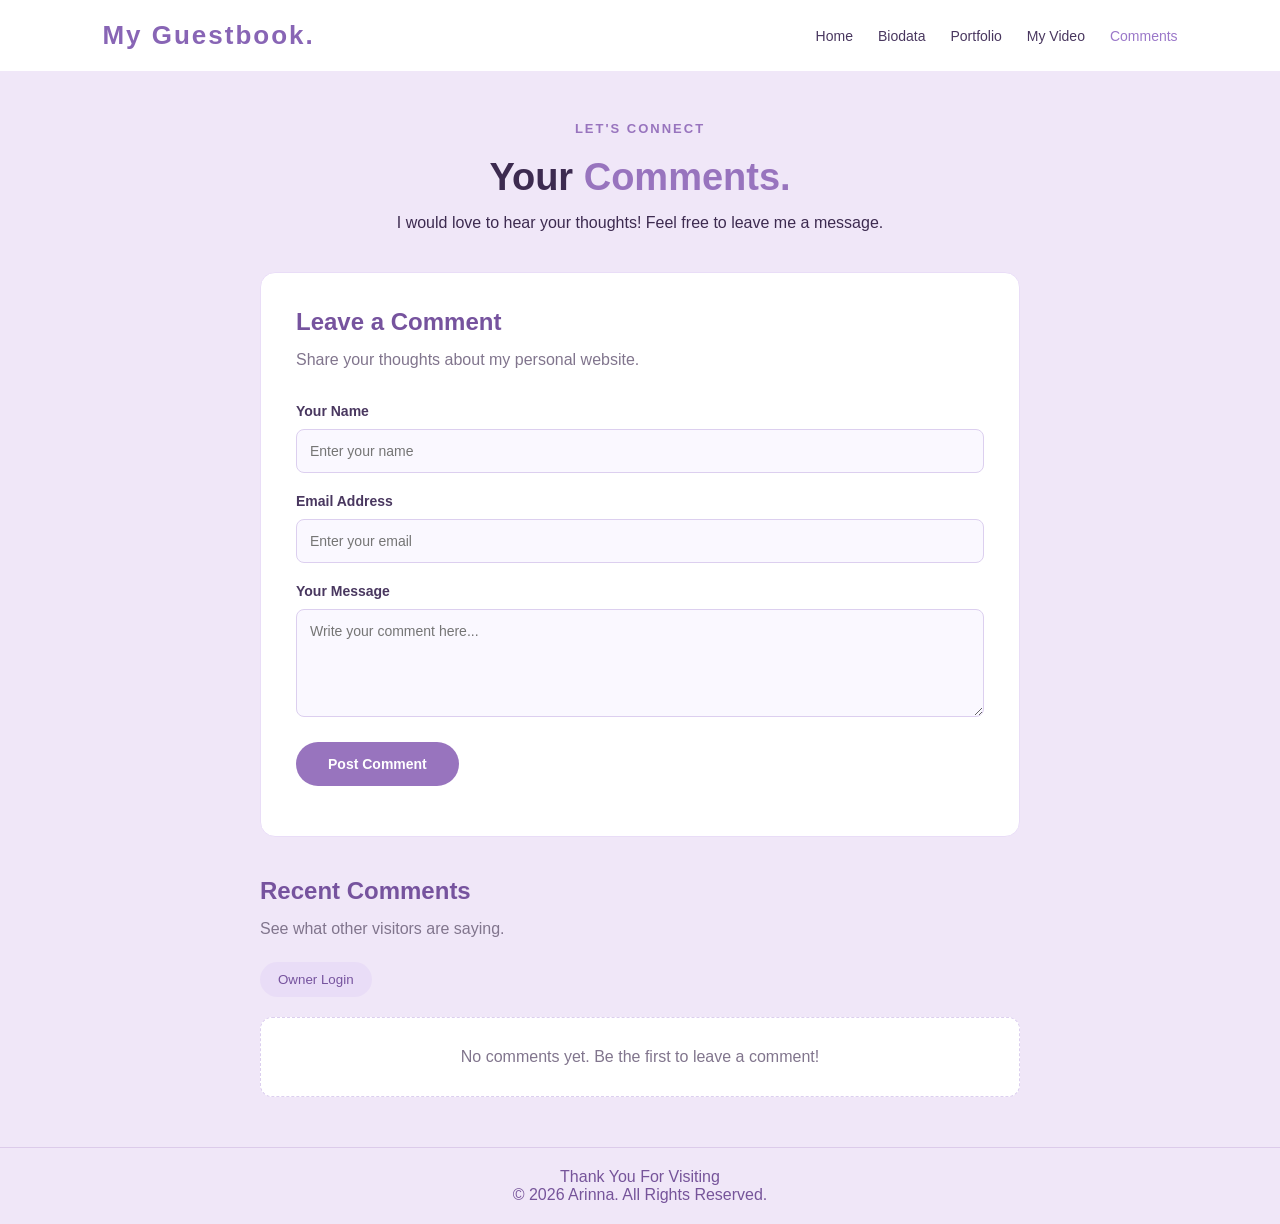
==== comments.html @ bef5cb06 "Add files via upload" ====
<!DOCTYPE html>
<html lang="en">

<head>
    <meta charset="UTF-8">
    <meta name="viewport" content="width=device-width, initial-scale=1.0">

    <title>Your Comments | Arinna</title>

    <link rel="stylesheet" href="style.css">
</head>

<body>

    <!-- Navigation Bar -->
    <header>
        <nav class="navbar">

            <h2 class="logo">My Guestbook.</h2>

            <ul class="nav-links">
                <li><a href="index.html">Home</a></li>
                <li><a href="biodata.html">Biodata</a></li>
                <li><a href="portfolio.html">Portfolio</a></li>
                <li><a href="video.html">My Video</a></li>
                <li><a href="comments.html" class="active">Comments</a></li>
            </ul>

        </nav>
    </header>


    <!-- Main Comments Page -->
    <main class="comments-page">

        <!-- Page Heading -->
        <section class="page-heading">

            <p class="welcome">LET'S CONNECT</p>

            <h1>Your <span>Comments.</span></h1>

            <p>
                I would love to hear your thoughts!
                Feel free to leave me a message.
            </p>

        </section>


        <!-- Comment Form -->
        <section class="comment-container">

            <h2>Leave a Comment</h2>

            <p class="form-description">
                Share your thoughts about my personal website.
            </p>

            <form id="commentForm">

                <label for="name">Your Name</label>

                <input
                    type="text"
                    id="name"
                    placeholder="Enter your name"
                    required
                >

                <label for="email">Email Address</label>

                <input
                    type="email"
                    id="email"
                    placeholder="Enter your email"
                    required
                >

                <label for="message">Your Message</label>

                <textarea
                    id="message"
                    rows="5"
                    placeholder="Write your comment here..."
                    required
                ></textarea>

                <button type="submit" class="btn">
                    Post Comment
                </button>

            </form>

            <p id="form-response"></p>

        </section>


        <!-- Recent Comments -->
        <section class="comments-section">

            <h2>Recent Comments</h2>

            <p class="form-description">
                See what other visitors are saying.
            </p>

            <!-- Owner Controls -->
            <div class="owner-controls">

                <button type="button" id="ownerLogin"
                        class="owner-btn">
                    Owner Login
                </button>

                <button type="button" id="ownerLogout"
                        class="owner-btn" hidden>
                    Exit Owner Mode
                </button>

                <span id="ownerStatus"></span>

            </div>

            <!-- Comments Display -->
            <div id="commentsList"></div>

        </section>

    </main>


    <!-- Footer -->
   <!-- Footer -->
    <footer class="video-footer">

        <div>
            <p>Thank You For Visiting</p>

        </div>

        <div>
            <p>© 2026 Arinna. All Rights Reserved.</p>
        </div>

    </footer>


    <!-- JavaScript -->
    <script src="script.js"></script>

</body>
</html>
---- style.css ----
/* GENERAL SETTINGS */
* {
    margin: 0;
    padding: 0;
    box-sizing: border-box;
    font-family: Arial, sans-serif;
}

body {
    margin: 0;
    font-family: Arial, sans-serif;
    background-color: #F0E7F8;
    color: #3D2B50;
}


/* NAVIGATION BAR */
header {
    background-color: white;
    padding: 20px 8%;
}

.navbar {
    display: flex;
    justify-content: space-between;
    align-items: center;
}

.logo {
    color: #8865B5;
    font-size: 26px;
    letter-spacing: 2px;
}

.nav-links {
    display: flex;
    list-style: none;
    gap: 25px;
}

.nav-links a {
    text-decoration: none;
    color: #49375F;
    font-size: 14px;
    transition: 0.3s;
}

.nav-links a:hover,
.nav-links a.active {
    color: #9B78C9;
}


/* HOMEPAGE */
.home {
    background-color: #F0E7F8;
    min-height: 580px;
    display: flex;
    align-items: center;
    justify-content: space-between;
    padding: 60px 10%;
    gap: 50px;
    overflow: hidden;
}

/* WELCOME TEXT */
.welcome {
    color: #9874BE;
    font-size: 13px;
    letter-spacing: 2px;
    margin-bottom: 20px;
}

/* MAIN TAGLINE */
.hero-tagline {
    font-size: 52px;
    line-height: 1.2;
    color: #49375F;
    margin-bottom: 30px;
}

.hero-tagline span {
    color: #9874BE;
}

/* INTRODUCTION HEADING */
.intro-title {
    font-size: 25px;
    color: #76539E;
    margin-bottom: 12px;
}

/* INTRODUCTON PARAGRAPH */
.intro-text {
    max-width: 530px;
    line-height: 1.9;
    color: #6F647C;
    margin-bottom: 25px;
}


/* IMAGE CONTAINER */
.home-image {
    position: relative;
    width: 300px;
    flex-shrink: 0;
    overflow: visible;
}

/* PROFILE PICTURE */
.home-image img {
    display: block;
    width: 100%;
    aspect-ratio: 3 / 4;
    height: auto;
    object-fit: cover;
    object-position: center;

    border: 6px solid #E8D9F5;
    border-radius: 28px;

    position: relative;
    z-index: 2;
}

/* BUBBLES BEHIND THE PICTURE */
.home-image .floating-circle {
    position: absolute;
    border-radius: 50%;
    background-color: #DFC9F1;
    z-index: 1;
    pointer-events: none;
}
/* TOP RIGHT BUBBLE */
.home-image .circle-one {
    width: 85px;
    height: 85px;
    top: -45px;
    right: -50px;

    animation: floating 3s ease-in-out infinite;
}

/* BOTTOM LEFT BUBBLE */
.home-image .circle-two {
    width: 90px;
    height: 90px;
    bottom:-35px;
    left: -80px;

    animation: floating 4s ease-in-out infinite;
}

@keyframes floating {
    0%, 100% {
        transform: translateY(0);
    }

    50% {
        transform: translateY(-20px);
    }
}

@media (max-width: 768px) {
    .floating-circle {
        width: 55px;
        height: 55px;
        right: 15px;
        top: 20px;
    }
}

/* ABOUT ME SECTION */
.about-preview {
    background-color: #E2D1F0;
    padding: 65px 20px;
    text-align: center;
    margin-top: 0;
}

.about-preview h2 {
    color: #49375F;
    font-size: 28px;
    margin-bottom: 18px;
}

.about-preview p {
    max-width: 650px;
    margin: 0 auto 20px;
    color: #6F647C;
    line-height: 1.8;
}

.about-preview .text-link {
    color: #8055A5;
    font-weight: bold;
    text-decoration: none;
}

.about-preview .text-link:hover {
    color: #49375F;
}

/* FOOTER */
.home-footer {
    width: 100%;
    background-color: #E2D1F0;
    color: #76549A;
    text-align: center;
    padding: 25px 0;
    margin: 0;
    box-sizing: border-box;
}

.home-footer p {
    margin: 0;
    padding: 0;
}

/* MOBILE RESPONSIVE */
@media (max-width: 768px) {

    .home {
        flex-direction: column-reverse;
        text-align: center;
        padding: 45px 7%;
        gap: 40px;
    }

    .hero-tagline {
        font-size: 36px;
    }

    .intro-title {
        font-size: 22px;
    }

    .home-image {
        width: 230px;
        height: 290px;
    }

    .intro-text {
        margin-left: auto;
        margin-right: auto;
    }

}
.btn {
    display: inline-block;
    background-color: #9874BE;
    color: white;
    padding: 14px 32px;
    border-radius: 30px;
    text-decoration: none;
    font-size: 16px;
    font-weight: bold;
    margin-top: 18px;

    transition: 0.3s ease;
}

.btn:hover {
    background-color: #76539E;
    transform: translateY(-3px);
    box-shadow: 0 5px 15px rgba(118, 83, 158, 0.25);
}

/* BIODATA PAGE */
.biodata-page {
    background-color: #F0E7F8;
    padding: 50px 10%;
}

/* PAGE HEADING */
.page-heading {
    text-align: center;
    margin-bottom: 35px;
}

.page-heading h1 {
    font-size: 38px;
    color: #39294F;
    margin: 10px 0;
}

.page-heading h1 span {
    color: #9B78C5;
}

/* PROFILE INTRODUCTION */
.bio-profile {
    display: flex;
    align-items: center;
    gap: 30px;
    background-color: white;
    padding: 25px;
    border-radius: 18px;
    margin-bottom: 25px;
}

.bio-profile img {
    width: 120px;
    aspect-ratio: 3 / 4;
    object-fit: cover;
    border-radius: 15px;
}

.profile-info h2 {
    color: #79549F;
    margin-bottom: 10px;
}

.profile-info p {
    margin: 7px 0;
    color: #71657D;
}

/* TWO-COLUMN GRID */
.bio-grid {
    display: grid;
    grid-template-columns: 1fr 1fr;
    gap: 20px;
    margin-bottom: 25px;
}

/* CONTENT CARDS */
.bio-card {
    background-color: white;
    padding: 25px;
    border-radius: 18px;
    box-shadow: 0 4px 15px rgba(80, 50, 100, 0.05);
}

.bio-card h2 {
    color: #79549F;
    text-align: left;
    margin-top: 0;
    margin-bottom: 18px;;
}

.bio-card h3 {
    color: #39294F;
    margin-bottom: 10px;
}

.bio-card p,
.bio-card li {
    color: #71657D;
    margin-bottom: 10px;
    line-height: 1.5;
}

.bio-card ul {
    padding-left: 20px;
}

/* EDUCATION BACKGROUND */
.education-item {
    padding-left: 18px;
    border-left: 3px solid #DCC5EF;
    margin-top: 22px;
    margin-bottom: 22px;
}

.education-item h3 {
    color: #3D2B50;
    font-size: 18px;
    margin-bottom: 6px;
}

.education-year {
    display: inline-block;
    color: #946BB7;
    font-size: 14px;
    font-weight: bold;
    margin-bottom: 10px;
}

.education-item p {
    color: #71657D;
    font-size: 15px;
    line-height: 1.6;
    margin: 0;
}

/* TIMETABLE */
.timetable-section {
    margin-top: 25px;
}

.timetable-intro {
    color: #71657D;
    margin-bottom: 20px;
}

.schedule-container {
    width: 100%;
    overflow-x: auto;
}

.schedule {
    min-width: 850px;
    background-color: #FCFAFF;
    border-radius: 12px;
    padding: 15px;
}

/* TIME HEADER */
.schedule-header {
    display: grid;
    grid-template-columns: 100px repeat(10, minmax(65px, 1fr));
    align-items: center;
    text-align: center;
    color: #79549F;
    font-size: 13px;
    font-weight: bold;
    padding-bottom: 15px;
    border-bottom: 1px solid #E8DDF0;
}

/* EACH DAY */
.schedule-row {
    display: grid;
    grid-template-columns: 100px repeat(10, minmax(65px, 1fr));
    align-items: center;
    min-height: 55px;
    border-bottom: 1px solid #EEE7F4;
    gap: 5px;
    padding: 4px 0;
}

/* DAY NAME */
.day {
    font-weight: bold;
    color: #49345E;
    font-size: 14px;
}

/* ACTIVITY BLOCKS */
.event {
    padding: 7px 5px;
    border-radius: 10px;
    text-align: center;
    font-size: 12px;
    line-height: 1.5;
}

/* CLASS ACTIVITIES */
.class-event {
    background-color: #E6D6F3;
    color: #563D72;
    border: 1px solid #D4BCE8;
}

/* ASSIGNMENTS AND REVISION */
.study-event {
    background-color: #F1E8F8;
    color: #79549F;
    border: 1px solid #E0D0EE;
}

/* FULL DAY ACTIVITIES */
.full-event {
    grid-column: 2 / 12;
}


/* SOCIAL LINKS */
.contact-section {
    text-align: center;
    margin-top: 25px;
}

.social-links {
    display: flex;
    justify-content: center;
    flex-wrap: wrap;
    gap: 15px;
    margin-top: 20px;
}

.social-links a {
    text-decoration: none;
    color: white;
    background-color: #9B78C5;
    padding: 10px 22px;
    border-radius: 25px;
}

.social-links a:hover {
    background-color: #79549F;
}

/*BIODATA FOOTER */
.site-footer {
    width: 100%;
    background-color: #eee5f7;
    padding: 35px 20px 15px;
    text-align: center;
    margin-top: 35px;
    border-top: 1px solid #dfd0ed;
}

.site-footer h2 {
    color: #8056a8;
    margin-bottom: 12px;
}

.site-footer p {
    color: #756783;
    margin-bottom: 20px;
}

.social-links {
    display: flex;
    justify-content: center;
    gap: 15px;
    flex-wrap: wrap;
}

.social-links a {
    background-color: #704a9c;;
    color: white;
    text-decoration: none;
    padding: 10px 24px;
    border-radius: 25px;
    transform: translateY(-3px);
}

.social-links a:hover {
    background-color: #704a9c;
    transform: translateY(-3px);
}

.footer-bottom {
    border-top: 1px solid #d8c6e9;
    margin-top: 25px;
    padding-top: 15px;
}

.footer-bottom p {
    margin: 0;
    font-size: 13px;
}


/* MOBILE RESPONSIVE */
@media (max-width: 768px) {

    .biodata-page {
        padding: 35px 5%;
    }

    .bio-grid {
        grid-template-columns: 1fr;
    }

    .bio-profile {
        flex-direction: column;
        text-align: center;
    }

    .bio-profile img {
        width: 130px;
    }

    .page-heading h1 {
        font-size: 30px;
    }
}

/*PORTFOLIO PAGE*/
.portfolio-container {
    width: 88%;
    max-width: 1000px;
    margin: 45px auto;
    box-sizing: border-box;
}
html, body {
    width: 100%;
    max-width: 100%;
    overflow-x: hidden;
}

* {
    box-sizing: border-box;
}

/* MAIN HEADING */
.portfolio-heading {
    text-align: center;
    margin-bottom: 55px;
}

.portfolio-heading h1 {
    font-size: 40px;
    color: #3D2B50;
    margin: 15px 0;
}

.portfolio-heading h1 span {
    color: #9874BE;
}

/* SECTION HEADING */
.creation-section > h2 {
    color: #76549A;
    font-size: 30px;
    margin-bottom: 8px;
}

.creation-section > p {
    color: #76677F;
    margin-bottom: 30px;
}

/* PROJECT CARDS */
.project {
    background-color: white;
    width: 100%;
    max-width: 100%;
    padding: 22px;
    margin: 25px 0;
    border-radius: 18px;
    box-sizing: border-box;
}

.project h3 {
    color: #76549A;
    font-size: 21px;
    margin-bottom: 10px;
}

.project p {
    color: #665B70;
    line-height: 1.6;
    margin-bottom: 18px;
}
/* PORTFOLIO FOOTER */
.portfolio-footer {
    width: 100%;
    background-color:#eee5f7;
    padding: 22px 15px;
    text-align: center;
    box-sizing: border-box;
    margin-top: 35px;
}

.portfolio-footer p {
    color: #76549A;
    font-size: 15px;
    margin: 0;
}

/* IMAGE GRID */
.image-gallery {
    display: grid;
    grid-template-columns: repeat(3, minmax(0, 1fr));
    gap: 15px;
    width: 100%;
}

.image-gallery img {
    width: 100%;
    height: 170px;
    object-fit: cover;
    border-radius: 10px;
    cursor: pointer;
}

.image-gallery img:hover {
    transform: scale(1.03);
}

/* IMAGE LIGHTBOX */
.lightbox {
    display: none;
    position: fixed;
    z-index: 9999;
    top: 0;
    left: 0;
    width: 100%;
    height: 100vh;

    background-color: rgba(25, 15, 35, 0.92);

    justify-content: center;
    align-items: center;
}

/* ENLARGED IMAGE */
.lightbox img {
    display: block;
    max-width: 75%;
    max-height: 75vh;
    width: auto;
    height: auto;
    object-fit: contain;
    margin: auto;
    border-radius: 10px;
}

/* IMAGE CAPTION */
.lightbox p {
    position: absolute;
    bottom: 20px;
    left: 50%;
    transform: translateX(-50%);

    color: white;
    font-size: 16px;
    text-align: center;
    width: 80%;
}

/* CLOSE BUTTON */
.close-lightbox {
    position: absolute;
    top: 20px;
    right: 35px;
    color: white;
    font-size: 40px;
    cursor: pointer;
}

/* PREVIOUS AND NEXT BUTTONS */
.prev-button,
.next-button {
    position: absolute;
    top: 50%;
    transform: translateY(-50%);

    background-color: rgba(255, 255, 255, 0.2);
    color: white;
    border: none;
    font-size: 30px;
    padding: 15px;
    cursor: pointer;
    border-radius: 8px;
}

.prev-button {
    left: 25px;
}

.next-button {
    right: 25px;
}


/* MOBILE RESPONSIVE */
@media screen and (max-width: 700px) {

    .image-gallery {
        grid-template-columns: repeat(2, 1fr);
    }

    .portfolio-heading h1 {
        font-size: 30px;
    }

    .project {
        padding: 18px;
    }

}

@media screen and (max-width: 450px) {

    .image-gallery {
        grid-template-columns: 1fr;
    }

    .image-gallery img {
        height: auto;
    }

}

/* VIDEO PAGE */
.video-page {
    width: 90%;
    max-width: 1100px;
    margin: 50px auto;
    box-sizing: border-box;
}

/* PAGE HEADING */
.page-heading {
    text-align: center;
    margin-bottom: 40px;
}

.page-heading .welcome {
    color: #9874BE;
    letter-spacing: 2px;
    font-weight: 600;
}

.page-heading h1 {
    font-size: 38px;
    color: #3D2B50;
    margin: 15px 0;
}

.page-heading h1 span {
    color: #9874BE;
}

/* VIDEO CARDS */
.video-container {
    width: 100%;
    max-width: 1050px;
    margin: 40px auto;
    display: grid;
    grid-template-columns: repeat(2, minmax(0, 1fr));
    align-items: stretch;
    gap: 25px;
}

.video-card {
    background-color: white;
    padding: 18px;
    border-radius: 18px;
    box-sizing: border-box;
    min-width: 0;
    box-shadow: 0 5px 18px rgba(61, 43, 80, 0.06);
}

.video-box {
    width: 100%;
    aspect-ratio: 16 / 9;
    overflow: hidden;
    border-radius: 12px;
    background-color: #3D2B50;
}

.video-box video {
    width: 100%;
    height: 100%;
    display: block;
    object-fit: contain;
}

.video-description {
    padding: 5px 2px;
}

.video-description h2 {
    color: #76549A;
    font-size: 20px;
    margin: 15px 0 10px;
}

.video-description p {
    color: #665B70;
    font-size: 15px;
    line-height: 1.7;
    margin: 0;
}

/* VIDEO PAGE FOOTER */
.video-footer {
    width: 100%;
    max-width: 100%;
    box-sizing: border-box;
    margin: 0;
    padding: 20px;
    background-color: #F0E7F8;
    border-top: 1px solid #DCCBEA;
    text-align: center;
}

.video-footer p {
    color: #76549A;
    margin: 0;
    font-size: 16px;
}

/* MOBILE RESPONSIVE */
@media screen and (max-width: 700px) {
    .video-container {
        grid-template-columns: 1fr;
    }

    .video-page {
        width: 92%;
    }

    .page-heading h1 {
        font-size: 30px;
    }

    .video-footer .footer-socials {
        flex-wrap: wrap;
    }
}

/* COMMENTS PAGE */
.comments-page {
    max-width: 800px;
    margin: 0 auto;
    padding: 50px 20px;
}

/* COMMENT FORM */
.comment-container {
    background-color: white;
    padding: 35px;
    border-radius: 15px;
    border: 1px solid #E9DDF7;
    margin-bottom: 40px;
}

.comment-container h2,
.comments-section h2 {
    color: #76539E;
    font-size: 24px;
    margin-bottom: 10px;
}

.form-description {
    color: #81758D;
    line-height: 1.7;
    margin-bottom: 20px;
}


/* FORM LAYOUT */
.comment-container form {
    display: flex;
    flex-direction: column;
    gap: 10px;
}

.comment-container label {
    color: #49375F;
    font-weight: bold;
    font-size: 14px;
    margin-top: 10px;
}

.comment-container input,
.comment-container textarea {
    width: 100%;
    padding: 13px;
    border: 1px solid #DCCFEF;
    border-radius: 8px;
    background-color: #FAF8FF;
    font-size: 14px;
    outline: none;
}

.comment-container input:focus,
.comment-container textarea:focus {
    border-color: #9874BE;
}

.comment-container textarea {
    resize: vertical;
}


/* SUBMIT BUTTON */
.comment-container .btn {
    border: none;
    cursor: pointer;
    align-self: flex-start;
    margin-top: 15px;
    font-size: 14px;
}

#form-response {
    margin-top: 15px;
    color: #76539E;
    font-weight: bold;
}


/* RECENT COMMENTS */
.comments-section {
    margin-top: 30px;
}

.owner-controls {
    display: flex;
    align-items: center;
    flex-wrap: wrap;
    gap: 12px;
    margin: 20px 0;
}

.owner-btn {
    background-color: #E9DDF7;
    color: #76539E;
    border: none;
    border-radius: 20px;
    padding: 10px 18px;
    cursor: pointer;
}

.owner-btn:hover {
    background-color: #DCCFEF;
}

#ownerStatus {
    color: #76539E;
    font-size: 13px;
}


/* INDIVIDUAL COMMENT CARD */
.comment-card {
    background-color: white;
    border: 1px solid #E9DDF7;
    border-radius: 12px;
    padding: 22px;
    margin-bottom: 18px;
}

.comment-header {
    display: flex;
    justify-content: space-between;
    align-items: center;
    margin-bottom: 12px;
    gap: 10px;
}

.comment-name {
    color: #76539E;
    font-weight: bold;
}

.comment-date {
    color: #9A8DA8;
    font-size: 12px;
}

.comment-message {
    color: #49375F;
    line-height: 1.7;
    overflow-wrap: anywhere;
    margin-bottom: 15px;
}


/* LIKE AND REACTION BUTTONS */
.comment-actions {
    display: flex;
    flex-wrap: wrap;
    gap: 8px;
}

.reaction-btn {
    background-color: #F4EFFB;
    border: 1px solid #E9DDF7;
    border-radius: 20px;
    padding: 8px 13px;
    cursor: pointer;
    transition: 0.2s;
}

.reaction-btn:hover {
    background-color: #E9DDF7;
    transform: translateY(-2px);
}


/* DELETE BUTTON */
.delete-btn {
    background-color: #FCE8EC;
    color: #B44E68;
    border: none;
    border-radius: 20px;
    padding: 8px 13px;
    cursor: pointer;
}

.delete-btn:hover {
    background-color: #F5D1DC;
}


/* EMPTY COMMENT MESSAGE */
.empty-comments {
    text-align: center;
    padding: 30px;
    color: #81758D;
    background-color: white;
    border: 1px dashed #DCCFEF;
    border-radius: 12px;
}


/* HIDE ELEMENTS */
[hidden] {
    display: none !important;
}


/* MOBILE RESPONSIVE */
@media (max-width: 768px) {

    .comments-page {
        padding: 35px 15px;
    }

    .comment-container {
        padding: 22px;
    }

    .comment-card {
        padding: 16px;
    }

    .comment-header {
        align-items: flex-start;
        flex-direction: column;
    }

}

/* WEBSITE ANIMATIONS*/

/* PAGE FADE IN */
body {
    animation: fadeIn 1s ease-in;
}

@keyframes fadeIn {
    from {
        opacity: 0;
    }

    to {
        opacity: 1;
    }
}


/* SECTION SLIDE UP */

.page-heading,
.home-content,
.about-preview,
.bio-card,
.project-card,
.video-container,
.comment-container,
.comments-section,
.contact-info {
    animation: slideUp 0.8s ease both;
}

@keyframes slideUp {
    from {
        opacity: 0;
        transform: translateY(25px);
    }

    to {
        opacity: 1;
        transform: translateY(0);
    }
}


/* NAVIGATION HOVER */
.nav-links a {
    transition: color 0.3s ease;
}

.nav-links a:hover {
    color: #9874BE;
}


/* BUTTON ANIMATION */
.btn {
    transition: all 0.3s ease;
}

.btn:hover {
    transform: translateY(-4px);
    box-shadow: 0 5px 15px rgba(152, 116, 190, 0.3);
}


/* PROJECT CARD ANIMATION */
.project { 
    transition: transform 0.3s ease,
                box-shadow 0.3s ease;
}

.project:hover {
    transform: translateY(-8px);
    box-shadow: 0 10px 20px rgba(152, 116, 190, 0.2);
}


/* PROFILE IMAGE ANIMATION */
.home-image img {
    transition: transform 0.4s ease;
}

.home-image img:hover {
    transform: scale(1.04);
}


/* REDUCE ANIMATION FOR ACCESSIBILITY */
@media (prefers-reduced-motion: reduce) {
    *,
    *::before,
    *::after {
        animation-duration: 0.01ms !important;
        transition-duration: 0.01ms !important;
    }
}
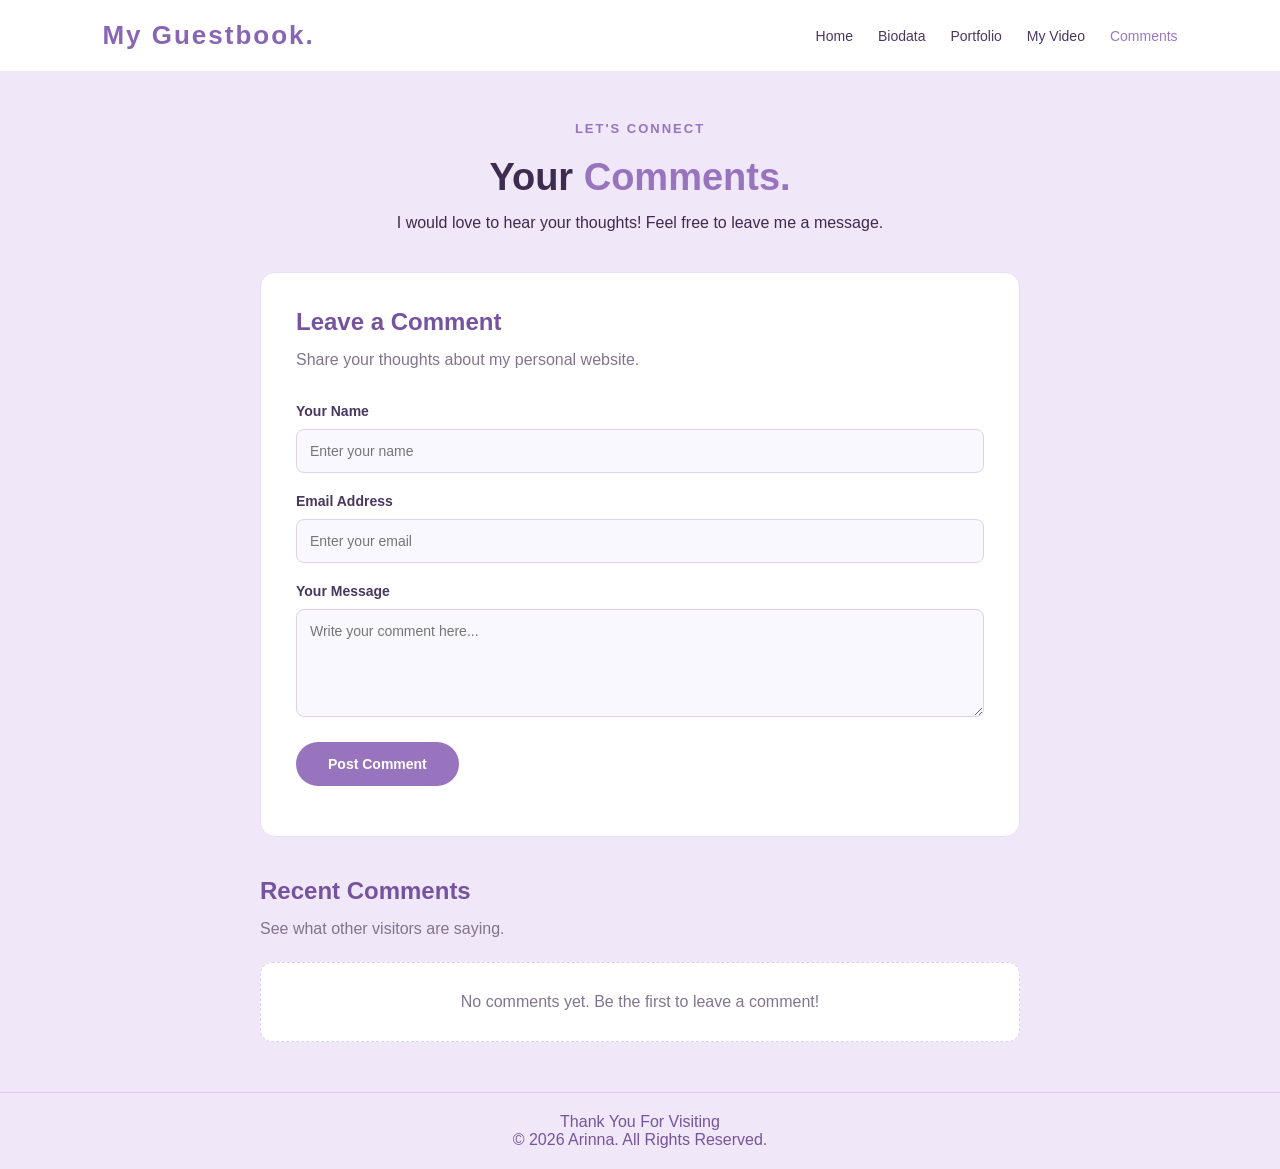
==== commit e0599da9: "Update comments.html" ====
--- a/comments.html
+++ b/comments.html
@@ -97,7 +97,6 @@
 
         </section>
 
-
         <!-- Recent Comments -->
         <section class="comments-section">
 
@@ -107,23 +106,6 @@
                 See what other visitors are saying.
             </p>
 
-            <!-- Owner Controls -->
-            <div class="owner-controls">
-
-                <button type="button" id="ownerLogin"
-                        class="owner-btn">
-                    Owner Login
-                </button>
-
-                <button type="button" id="ownerLogout"
-                        class="owner-btn" hidden>
-                    Exit Owner Mode
-                </button>
-
-                <span id="ownerStatus"></span>
-
-            </div>
-
             <!-- Comments Display -->
             <div id="commentsList"></div>
 
@@ -131,8 +113,6 @@
 
     </main>
 
-
-    <!-- Footer -->
    <!-- Footer -->
     <footer class="video-footer">
 
@@ -147,9 +127,8 @@
 
     </footer>
 
-
     <!-- JavaScript -->
-    <script src="script.js"></script>
+    <script type="module" src="script.js"></script>
 
 </body>
 </html>
--- a/style.css
+++ b/style.css
@@ -51,6 +51,53 @@
     color: #9B78C9;
 }
 
+/* MOBILE NAVIGATION */
+
+/* MOBILE NAVIGATION */
+@media screen and (max-width: 768px) {
+
+    header {
+        width: 100%;
+        padding: 20px 15px;
+        box-sizing: border-box;
+    }
+
+    .navbar {
+        display: flex;
+        flex-direction: column;
+        align-items: center;
+        justify-content: center;
+        gap: 20px;
+    }
+
+    .logo {
+        width: 100%;
+        text-align: center;
+        font-size: 24px;
+        margin: 0;
+    }
+
+    .nav-links {
+        width: 100%;
+        display: flex;
+        flex-wrap: wrap;
+        justify-content: center;
+        align-items: center;
+        gap: 12px 16px;
+        margin: 0;
+        padding: 0;
+    }
+
+    .nav-links li {
+        list-style: none;
+    }
+
+    .nav-links a {
+        font-size: 14px;
+        white-space: nowrap;
+    }
+
+}
 
 /* HOMEPAGE */
 .home {
